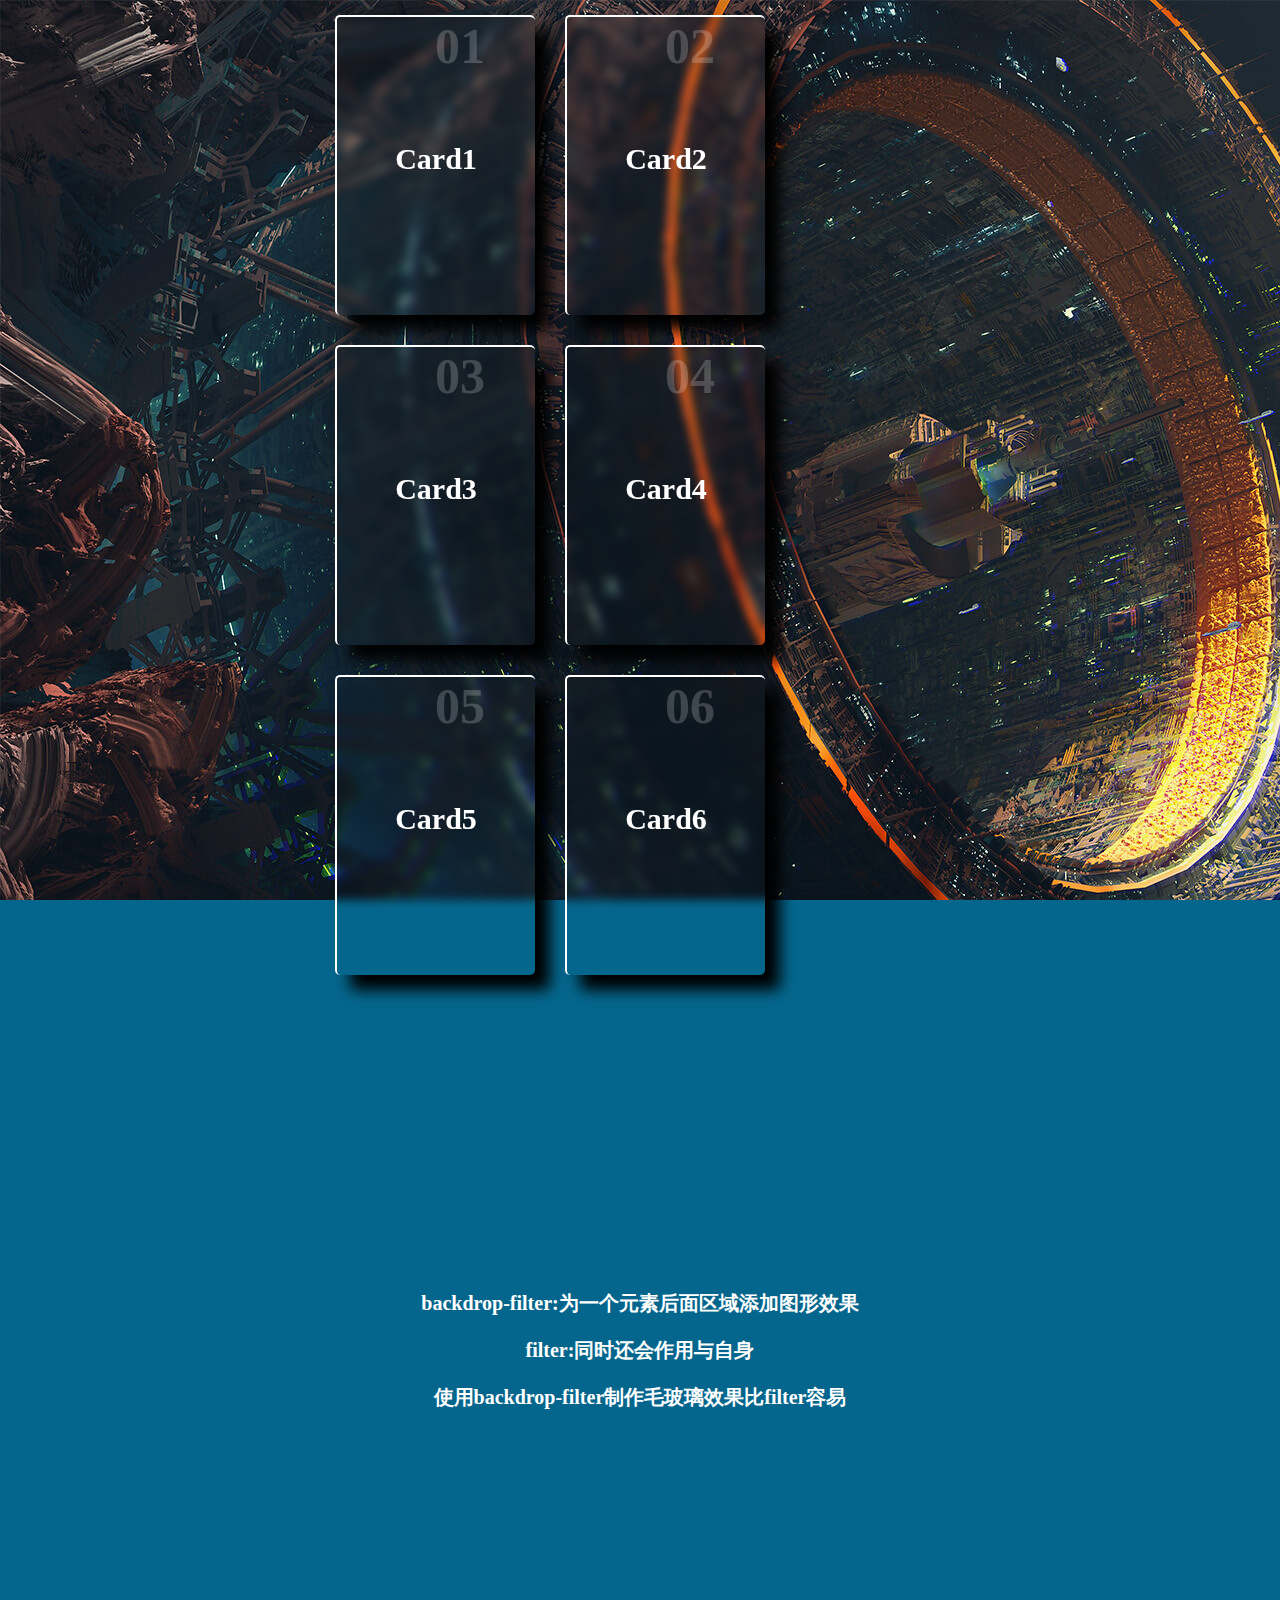
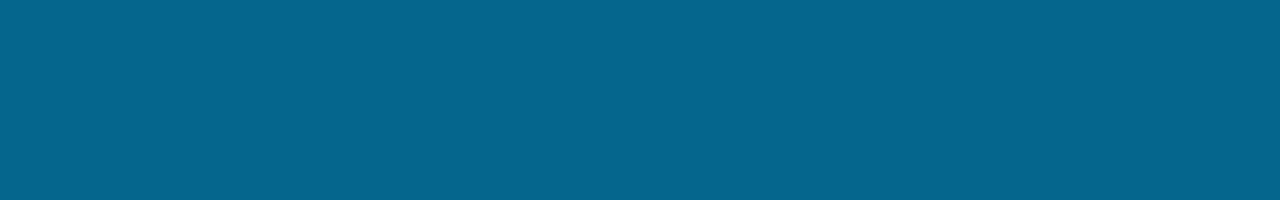
==== 毛玻璃/index.html @ 36711842 "毛玻璃" ====
<!DOCTYPE html>
<html lang="en">

<head>
    <meta charset="UTF-8">
    <meta http-equiv="X-UA-Compatible" content="IE=edge">
    <meta name="viewport" content="width=device-width, initial-scale=1.0">
    <title>毛玻璃</title>
    <link rel="stylesheet" href="../common.css">
    <link rel="stylesheet" href="./index.css">
    <script src="../common.js"></script>
</head>

<body>
    <div class="container">
        <div class="card delay_3">
            <div class="title">Card1</div>
            <div class="id">01</div>
            <div class="content">
                世间有千万种相遇，而有种遇见叫做一见倾心，红尘中惊鸿的一瞥，你便凝眸在我内心深处，而我为这一眼就开始为你步步沦陷，只想有你温暖的陪伴别无它求，弱水三千取一瓢饮，只想独享你的世界，安静品读。
            </div>
        </div>
        <div class="card">
            <div class="title">Card2</div>
            <div class="id">02</div>
            <div class="content">
                你归来是诗 ，离去成词，且笑风尘不敢造次。 我糟糠能食，粗衣也认，煮酒话桑不敢相思。
            </div>
        </div>
        <div class="card">
            <div class="title">Card3</div>
            <div class="id">03</div>
            <div class="content">
                午后，如果阳光静寂 你是否能听出 往日已归去哪里 ？ 在光的前端 ，或思之极处 在时间被忽略的存在之中 生死同一
            </div>
        </div>
        <div class="card delay_2">
            <div class="title">Card4</div>
            <div class="id">04</div>
            <div class="content">
                我将于茫茫人海中访我唯一灵魂之伴侣；得之，我幸；不得，我命，如此而已。
            </div>
        </div>
        <div class="card delay_3">
            <div class="title">Card5</div>
            <div class="id">05</div>
            <div class="content">
                如果你的征途上有暴风雨，我愿把思念化作细丝，织成一把密密的友谊伞，让我们在暴风雨中走向胜境！
            </div>
        </div>
        <div class="card delay_5">
            <div class="title">Card6</div>
            <div class="id">06</div>
            <div class="content">
                就让我们一直走下去，直到世界一片纯白。
            </div>
        </div>
    </div>
    <div class="knowledge">
        <div class="point">backdrop-filter:为一个元素后面区域添加图形效果</div>
        <div class="point">filter:同时还会作用与自身</div>
        <div class="point">使用backdrop-filter制作毛玻璃效果比filter容易</div>
    </div>
</body>

</html>
---- common.css ----
* {
    padding: 0;
    margin: 0;
    box-sizing: border-box;
}

a {
    text-decoration: none;
}

li {
    list-style: none;
}

html,
body {
    background-color: #1D3557;
}

.knowledge {
    height: 100vh;
    background-color: #05668D;
    display: flex;
    flex-direction: column;
    justify-content: center;
    align-items: center;
}

.point {
    font-size: 20px;
    color: #fff;
    font-weight: 800;
    padding: 10px;
}
---- 毛玻璃/index.css ----
body {
    background: url(../images/2.jpg);
}

.container {
    width: 50%;
    margin: 0 auto;
    display: flex;
    justify-content: start;
    align-items: center;
    flex-wrap: wrap;
    object-fit: cover;
    perspective: 1000px;
    height: 100vh;
}

.card {
    position: relative;
    padding: 5px;
    width: 200px;
    height: 300px;
    margin: 15px;
    background-color: transparent;
    border-top: 2px solid #fff;
    border-left: 2px solid #fff;
    border-radius: 5px;
    box-shadow: 15px 15px 15px #000;
    backdrop-filter: blur(5px);
    overflow: hidden;
    transition: all 0.5s;
    animation: frams 3s ease-out infinite;
}

.card:hover {
    animation-play-state: paused;
    transform: rotateX(0deg) rotateY(0deg);
}

.card:hover .content {
    padding-top: 5px;
}

.card:hover .title {
    padding-top: 40px;
}

.title {
    padding-top: 120px;
    font-size: 30px;
    font-weight: 800;
    color: #fff;
    text-align: center;
    transition: all 0.3s;
}

.id {
    position: absolute;
    top: 0;
    right: 50px;
    font-size: 50px;
    font-weight: 800;
    color: rgba(256, 256, 256, 0.2);
}

.content {
    color: #ddd;
    padding: 5px;
    padding-top: 300px;
    transition: all 0.5s;
}

.delay_5 {
    animation-delay: .5s;
}

.delay_4 {
    animation-delay: .4s;
}

.delay_3 {
    animation-delay: .3s;
}

.delay_2 {
    animation-delay: .2s;
}

@keyframes frams {
    0% {
        transform: rotateX(5deg) rotateY(5deg);
    }
    25% {
        transform: rotateX(5deg) rotateY(-5deg);
    }
    50% {
        transform: rotateX(-5deg) rotateY(-5deg);
    }
    75% {
        transform: rotateX(-5deg) rotateY(5deg);
    }
    100% {
        transform: rotateX(5deg) rotateY(5deg);
    }
}
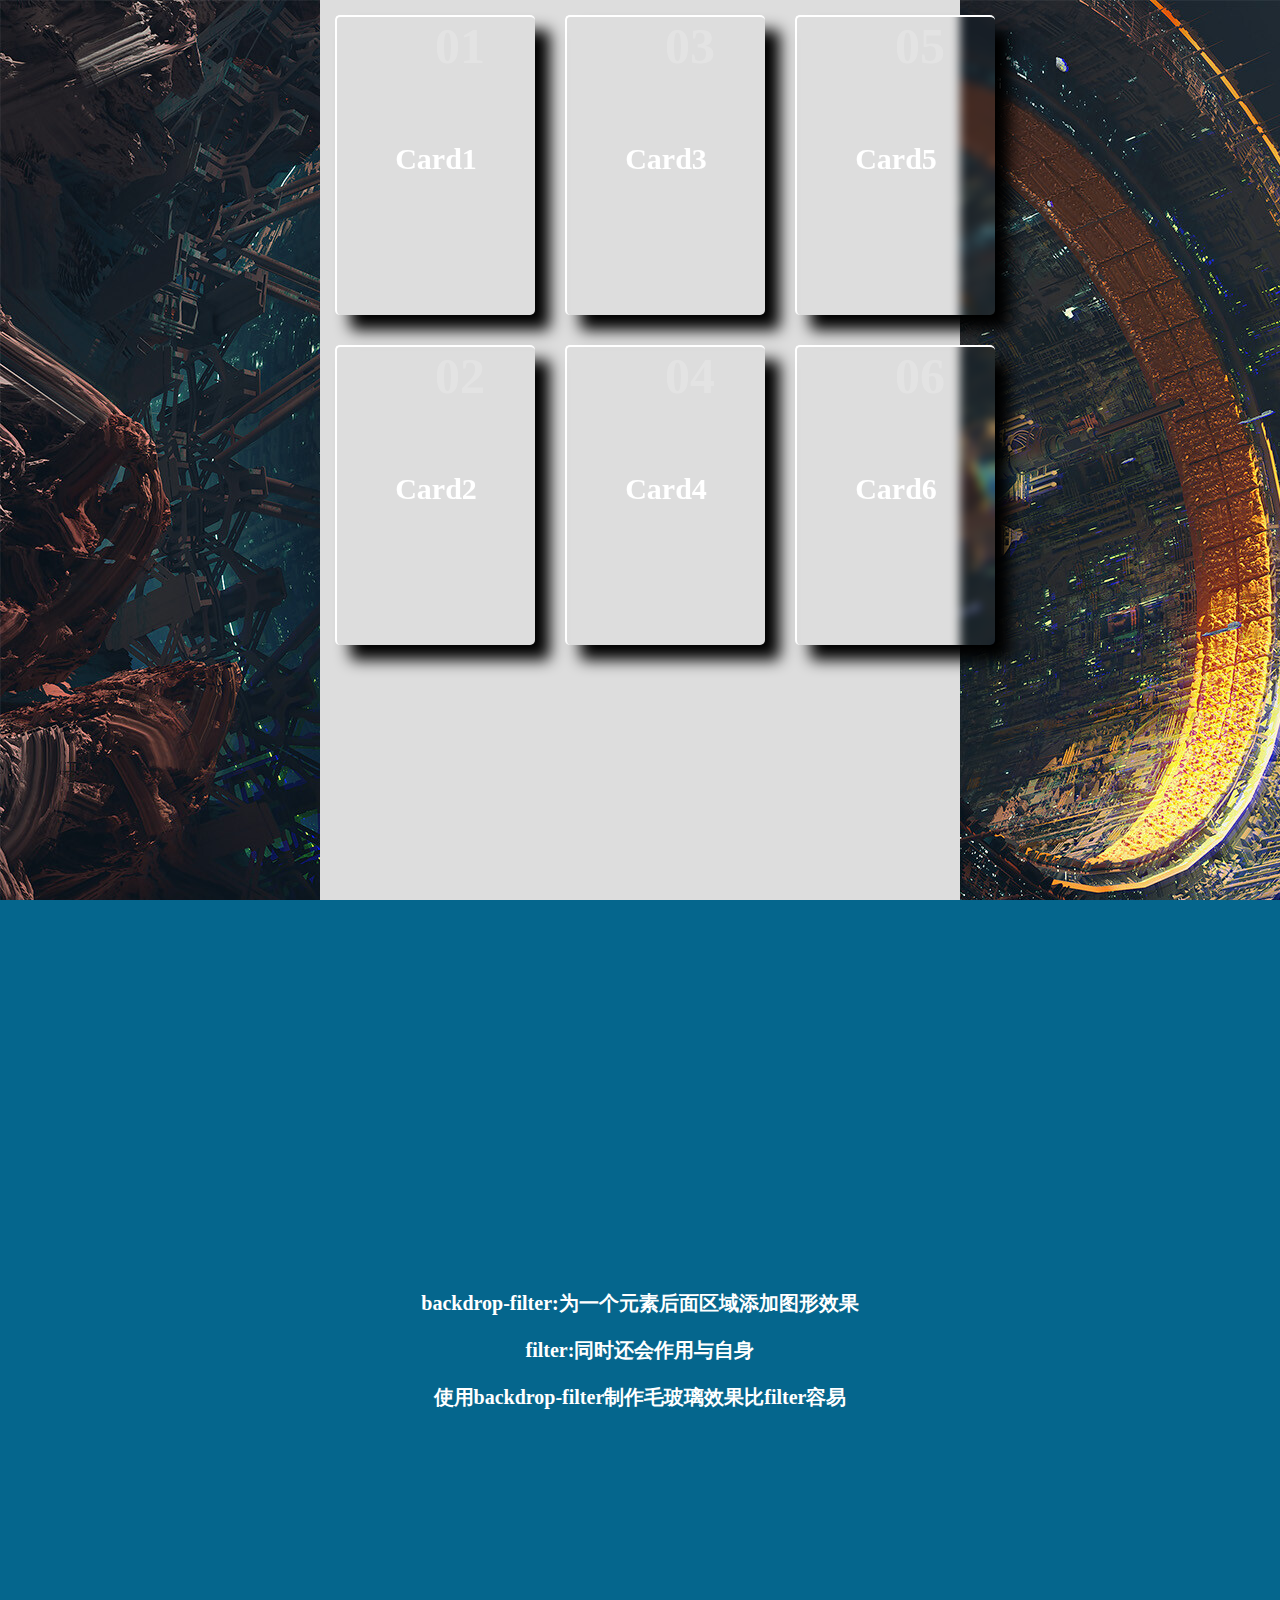
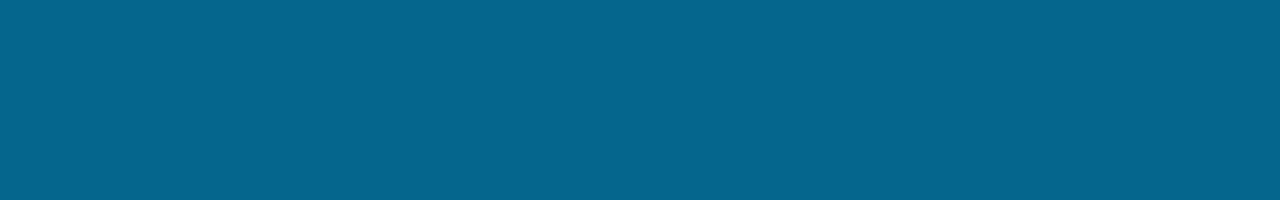
==== commit 5c5dad56: "ubdus" ====
--- a/毛玻璃/index.html
+++ b/毛玻璃/index.html
@@ -8,7 +8,6 @@
     <title>毛玻璃</title>
     <link rel="stylesheet" href="../common.css">
     <link rel="stylesheet" href="./index.css">
-    <script src="../common.js"></script>
 </head>
 
 <body>
--- a/common.css
+++ b/common.css
@@ -17,6 +17,16 @@
     background-color: #1D3557;
 }
 
+.container {
+    height: 100vh;
+    width: 100vw;
+    display: flex;
+    flex-direction: column;
+    justify-content: center;
+    align-items: center;
+    background-color: #ddd;
+}
+
 .knowledge {
     height: 100vh;
     background-color: #05668D;
